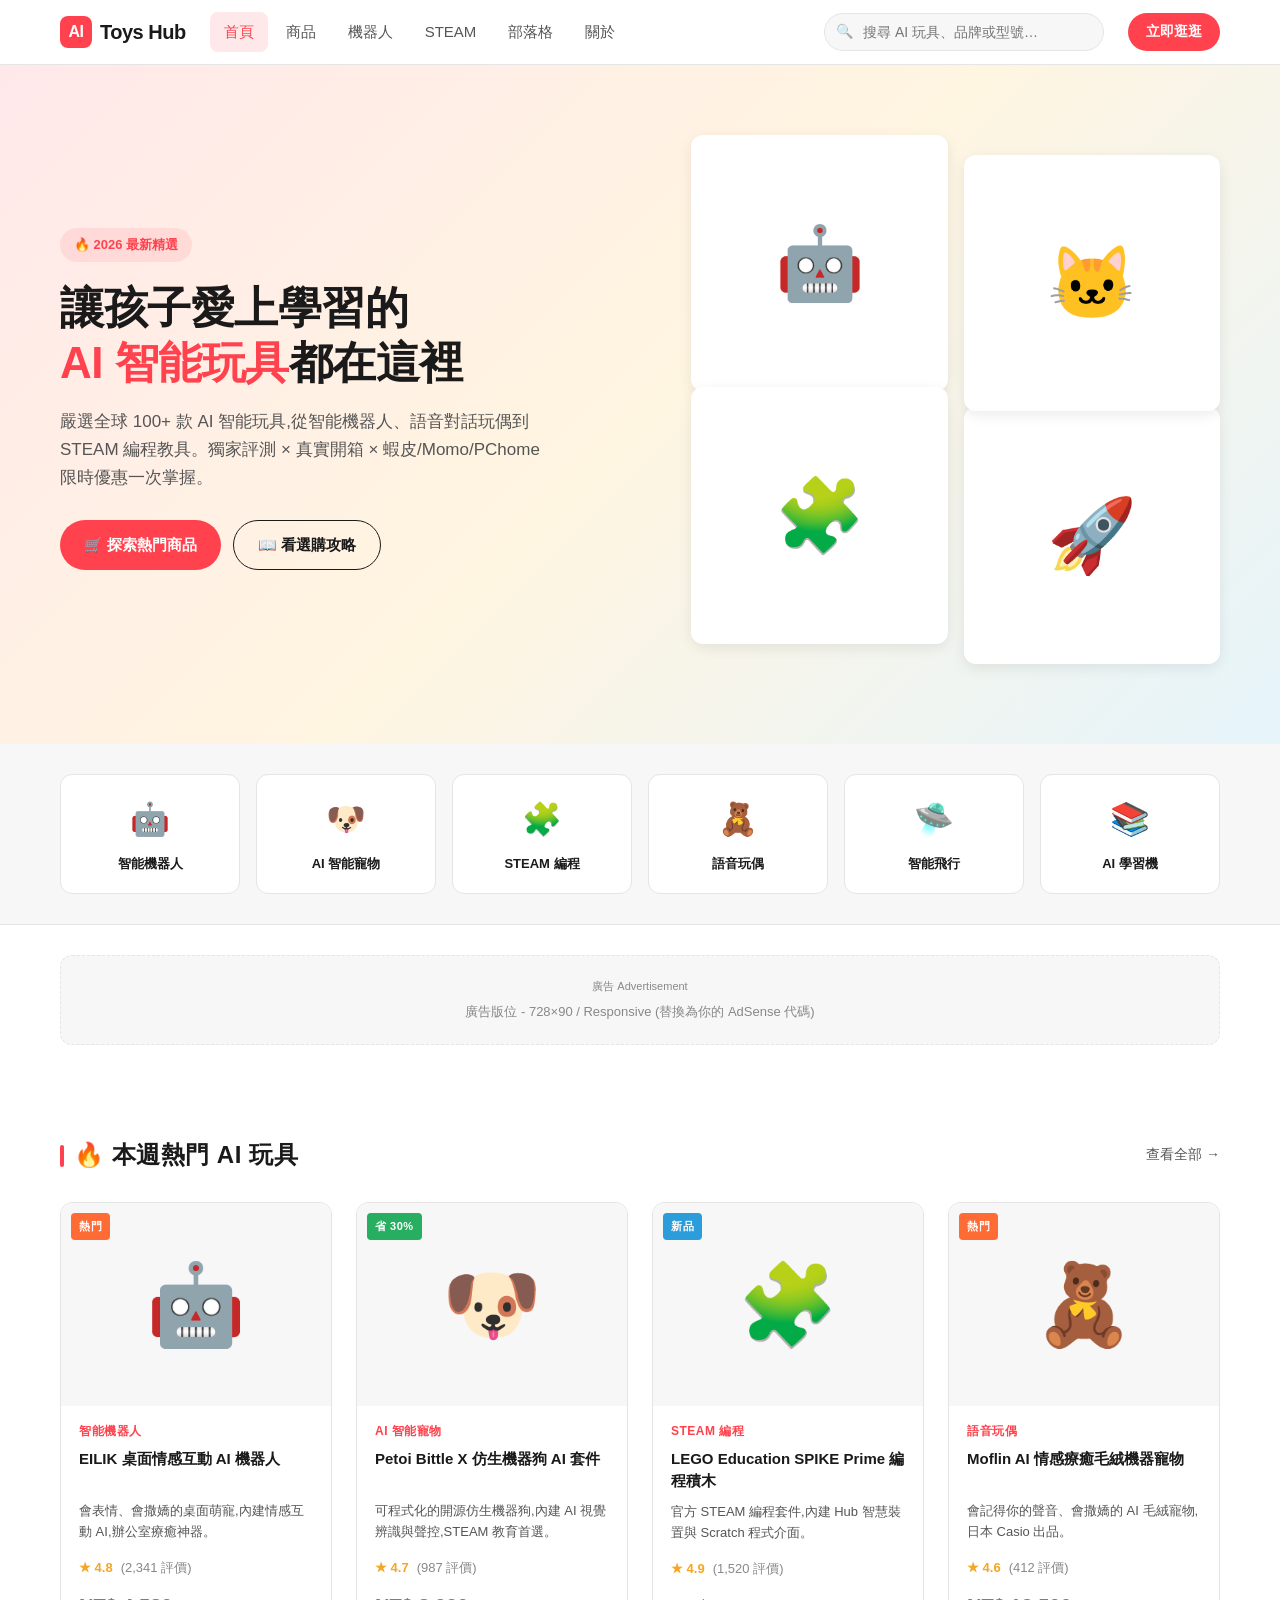
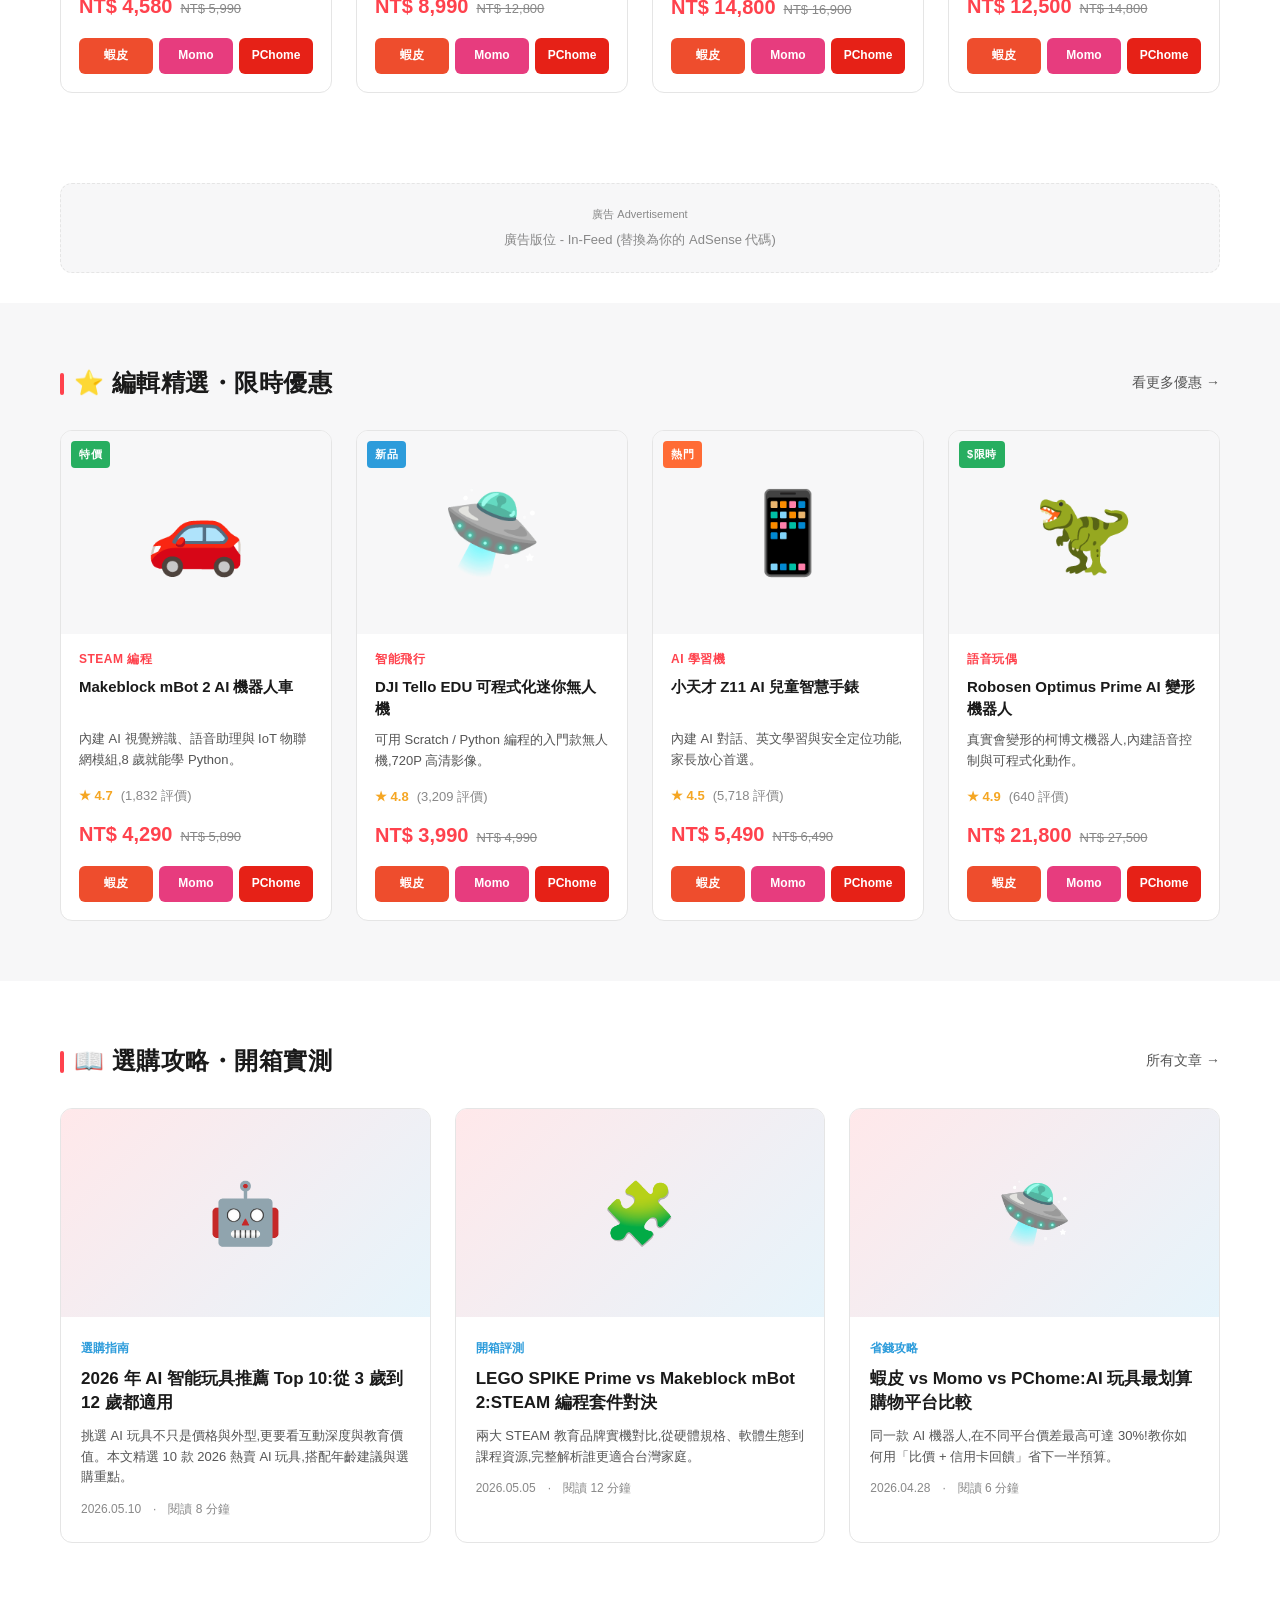
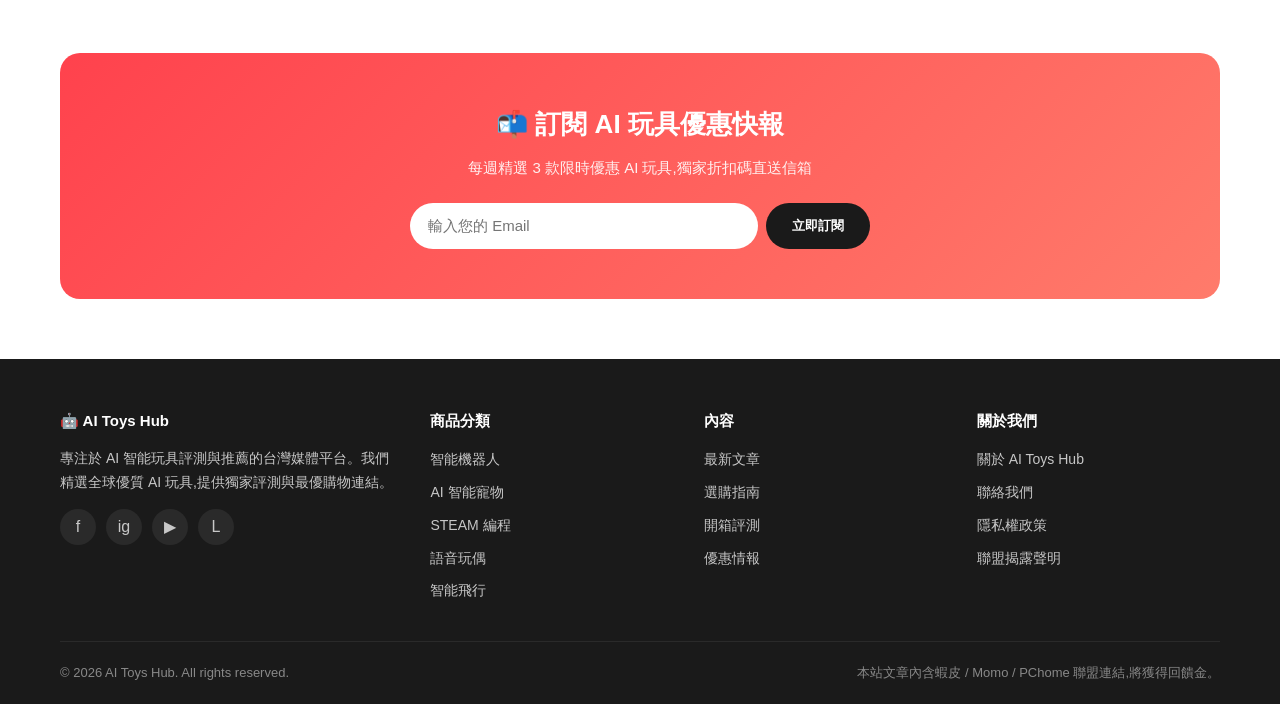
==== index.html @ 44d97cab "Initial commit: AI Toys Hub - AI 智能玩具聯盟行銷網站 - 7 個頁面: 首頁、商品列表、商品詳情、部落格、文章、關於、隱私 - 完整 SEO 結構化資料 (Produ" ====
<!DOCTYPE html>
<html lang="zh-Hant">
<head>
<meta charset="UTF-8">
<meta name="viewport" content="width=device-width, initial-scale=1.0">
<title>AI Toys Hub | 2026 AI 智能玩具開箱・評測・優惠精選</title>
<meta name="description" content="AI Toys Hub 精選 2026 最新 AI 智能玩具:智能機器人、AI 寵物、編程積木、語音對話玩偶、STEAM 教具。獨家評測、價格比較與蝦皮/Momo/PChome 限時優惠。">
<meta name="keywords" content="AI 玩具,智能玩具,AI 機器人,STEAM 教具,智能寵物,AI 玩偶,兒童 AI 玩具,評測,開箱">
<meta name="author" content="AI Toys Hub">

<!-- Open Graph / Social -->
<meta property="og:title" content="AI Toys Hub | AI 智能玩具精選平台">
<meta property="og:description" content="精選 2026 最新 AI 智能玩具評測與優惠,讓孩子愛上學習。">
<meta property="og:type" content="website">
<meta property="og:locale" content="zh_TW">

<link rel="icon" href="data:image/svg+xml,<svg xmlns=%22http://www.w3.org/2000/svg%22 viewBox=%220 0 100 100%22><text y=%22.9em%22 font-size=%2290%22>🤖</text></svg>">
<link rel="stylesheet" href="assets/css/style.css">

<!-- ============ Google AdSense (請替換為你自己的 publisher ID) ============ -->
<!--
<script async src="https://pagead2.googlesyndication.com/pagead/js/adsbygoogle.js?client=ca-pub-XXXXXXXXXXXXXXXX"
   crossorigin="anonymous"></script>
-->

<!-- ============ Google Analytics (請替換) ============ -->
<!--
<script async src="https://www.googletagmanager.com/gtag/js?id=G-XXXXXXX"></script>
<script>
  window.dataLayer = window.dataLayer || [];
  function gtag(){dataLayer.push(arguments);}
  gtag('js', new Date());
  gtag('config', 'G-XXXXXXX');
</script>
-->
</head>
<body>

<!-- ============ Header ============ -->
<header class="site-header">
  <div class="container header-inner">
    <a href="index.html" class="logo">
      <span class="logo-mark">AI</span>
      Toys Hub
    </a>

    <nav class="main-nav" id="mainNav">
      <a href="index.html" class="active">首頁</a>
      <a href="products.html">商品</a>
      <a href="products.html?cat=robot">機器人</a>
      <a href="products.html?cat=steam">STEAM</a>
      <a href="blog.html">部落格</a>
      <a href="about.html">關於</a>
    </nav>

    <div class="search-box">
      <input type="search" placeholder="搜尋 AI 玩具、品牌或型號…" aria-label="搜尋">
    </div>

    <a href="products.html" class="header-cta">立即逛逛</a>
    <button class="menu-toggle" id="menuToggle" aria-label="選單">☰</button>
  </div>
</header>

<!-- ============ Hero ============ -->
<section class="hero">
  <div class="container hero-inner">
    <div>
      <span class="hero-tag">🔥 2026 最新精選</span>
      <h1>讓孩子愛上學習的<br><span class="highlight">AI 智能玩具</span>都在這裡</h1>
      <p>嚴選全球 100+ 款 AI 智能玩具,從智能機器人、語音對話玩偶到 STEAM 編程教具。獨家評測 × 真實開箱 × 蝦皮/Momo/PChome 限時優惠一次掌握。</p>
      <div class="hero-actions">
        <a href="products.html" class="btn btn-primary">🛒 探索熱門商品</a>
        <a href="blog.html" class="btn btn-outline">📖 看選購攻略</a>
      </div>
    </div>
    <div class="hero-visual">
      <div class="hv">🤖</div>
      <div class="hv">🐱</div>
      <div class="hv">🧩</div>
      <div class="hv">🚀</div>
    </div>
  </div>
</section>

<!-- ============ Categories ============ -->
<section class="category-strip">
  <div class="container">
    <div class="category-list">
      <a href="products.html?cat=robot" class="category-item">
        <div class="category-icon">🤖</div>
        <div class="category-name">智能機器人</div>
      </a>
      <a href="products.html?cat=pet" class="category-item">
        <div class="category-icon">🐶</div>
        <div class="category-name">AI 智能寵物</div>
      </a>
      <a href="products.html?cat=steam" class="category-item">
        <div class="category-icon">🧩</div>
        <div class="category-name">STEAM 編程</div>
      </a>
      <a href="products.html?cat=plush" class="category-item">
        <div class="category-icon">🧸</div>
        <div class="category-name">語音玩偶</div>
      </a>
      <a href="products.html?cat=drone" class="category-item">
        <div class="category-icon">🛸</div>
        <div class="category-name">智能飛行</div>
      </a>
      <a href="products.html?cat=learn" class="category-item">
        <div class="category-icon">📚</div>
        <div class="category-name">AI 學習機</div>
      </a>
    </div>
  </div>
</section>

<!-- ============ AdSense - In-Article ============ -->
<div class="container">
  <div class="ad-slot">
    <!-- AdSense In-Article 廣告位 (橫式) -->
    <!--
    <ins class="adsbygoogle"
       style="display:block; text-align:center;"
       data-ad-layout="in-article"
       data-ad-format="fluid"
       data-ad-client="ca-pub-XXXXXXXXXXXXXXXX"
       data-ad-slot="XXXXXXXXXX"></ins>
    <script>(adsbygoogle = window.adsbygoogle || []).push({});</script>
    -->
    廣告版位 - 728×90 / Responsive (替換為你的 AdSense 代碼)
  </div>
</div>

<!-- ============ 熱門 AI 玩具 ============ -->
<section class="section">
  <div class="container">
    <div class="section-title">
      <h2>🔥 本週熱門 AI 玩具</h2>
      <a href="products.html">查看全部 →</a>
    </div>

    <div class="product-grid">

      <!-- 商品 1 -->
      <article class="product-card">
        <a href="product-detail.html?id=1" class="product-thumb">
          <span class="product-badge hot">熱門</span>
          <span style="font-size:80px;">🤖</span>
        </a>
        <div class="product-body">
          <div class="product-cat">智能機器人</div>
          <h3 class="product-title">
            <a href="product-detail.html?id=1">EILIK 桌面情感互動 AI 機器人</a>
          </h3>
          <p class="product-desc">會表情、會撒嬌的桌面萌寵,內建情感互動 AI,辦公室療癒神器。</p>
          <div class="product-meta">
            <span class="product-rating">★ 4.8</span>
            <span>(2,341 評價)</span>
          </div>
          <div class="product-price-row">
            <span class="product-price">NT$ 4,580</span>
            <span class="product-price-old">NT$ 5,990</span>
          </div>
          <div class="product-buttons">
            <a href="#" class="btn-mini btn-shopee" target="_blank" rel="nofollow sponsored">蝦皮</a>
            <a href="#" class="btn-mini btn-momo" target="_blank" rel="nofollow sponsored">Momo</a>
            <a href="#" class="btn-mini btn-pchome" target="_blank" rel="nofollow sponsored">PChome</a>
          </div>
        </div>
      </article>

      <!-- 商品 2 -->
      <article class="product-card">
        <a href="product-detail.html?id=2" class="product-thumb">
          <span class="product-badge deal">省 30%</span>
          <span style="font-size:80px;">🐶</span>
        </a>
        <div class="product-body">
          <div class="product-cat">AI 智能寵物</div>
          <h3 class="product-title">
            <a href="product-detail.html?id=2">Petoi Bittle X 仿生機器狗 AI 套件</a>
          </h3>
          <p class="product-desc">可程式化的開源仿生機器狗,內建 AI 視覺辨識與聲控,STEAM 教育首選。</p>
          <div class="product-meta">
            <span class="product-rating">★ 4.7</span>
            <span>(987 評價)</span>
          </div>
          <div class="product-price-row">
            <span class="product-price">NT$ 8,990</span>
            <span class="product-price-old">NT$ 12,800</span>
          </div>
          <div class="product-buttons">
            <a href="#" class="btn-mini btn-shopee" target="_blank" rel="nofollow sponsored">蝦皮</a>
            <a href="#" class="btn-mini btn-momo" target="_blank" rel="nofollow sponsored">Momo</a>
            <a href="#" class="btn-mini btn-pchome" target="_blank" rel="nofollow sponsored">PChome</a>
          </div>
        </div>
      </article>

      <!-- 商品 3 -->
      <article class="product-card">
        <a href="product-detail.html?id=3" class="product-thumb">
          <span class="product-badge new">新品</span>
          <span style="font-size:80px;">🧩</span>
        </a>
        <div class="product-body">
          <div class="product-cat">STEAM 編程</div>
          <h3 class="product-title">
            <a href="product-detail.html?id=3">LEGO Education SPIKE Prime 編程積木</a>
          </h3>
          <p class="product-desc">官方 STEAM 編程套件,內建 Hub 智慧裝置與 Scratch 程式介面。</p>
          <div class="product-meta">
            <span class="product-rating">★ 4.9</span>
            <span>(1,520 評價)</span>
          </div>
          <div class="product-price-row">
            <span class="product-price">NT$ 14,800</span>
            <span class="product-price-old">NT$ 16,900</span>
          </div>
          <div class="product-buttons">
            <a href="#" class="btn-mini btn-shopee" target="_blank" rel="nofollow sponsored">蝦皮</a>
            <a href="#" class="btn-mini btn-momo" target="_blank" rel="nofollow sponsored">Momo</a>
            <a href="#" class="btn-mini btn-pchome" target="_blank" rel="nofollow sponsored">PChome</a>
          </div>
        </div>
      </article>

      <!-- 商品 4 -->
      <article class="product-card">
        <a href="product-detail.html?id=4" class="product-thumb">
          <span class="product-badge hot">熱門</span>
          <span style="font-size:80px;">🧸</span>
        </a>
        <div class="product-body">
          <div class="product-cat">語音玩偶</div>
          <h3 class="product-title">
            <a href="product-detail.html?id=4">Moflin AI 情感療癒毛絨機器寵物</a>
          </h3>
          <p class="product-desc">會記得你的聲音、會撒嬌的 AI 毛絨寵物,日本 Casio 出品。</p>
          <div class="product-meta">
            <span class="product-rating">★ 4.6</span>
            <span>(412 評價)</span>
          </div>
          <div class="product-price-row">
            <span class="product-price">NT$ 12,500</span>
            <span class="product-price-old">NT$ 14,800</span>
          </div>
          <div class="product-buttons">
            <a href="#" class="btn-mini btn-shopee" target="_blank" rel="nofollow sponsored">蝦皮</a>
            <a href="#" class="btn-mini btn-momo" target="_blank" rel="nofollow sponsored">Momo</a>
            <a href="#" class="btn-mini btn-pchome" target="_blank" rel="nofollow sponsored">PChome</a>
          </div>
        </div>
      </article>

    </div>
  </div>
</section>

<!-- ============ AdSense - In-Feed ============ -->
<div class="container">
  <div class="ad-slot">
    <!-- AdSense In-Feed 廣告位 -->
    廣告版位 - In-Feed (替換為你的 AdSense 代碼)
  </div>
</div>

<!-- ============ 編輯精選 ============ -->
<section class="section" style="background: var(--bg-soft);">
  <div class="container">
    <div class="section-title">
      <h2>⭐ 編輯精選・限時優惠</h2>
      <a href="products.html?sort=deal">看更多優惠 →</a>
    </div>

    <div class="product-grid">

      <article class="product-card">
        <a href="product-detail.html?id=5" class="product-thumb">
          <span class="product-badge deal">特價</span>
          <span style="font-size:80px;">🚗</span>
        </a>
        <div class="product-body">
          <div class="product-cat">STEAM 編程</div>
          <h3 class="product-title">
            <a href="product-detail.html?id=5">Makeblock mBot 2 AI 機器人車</a>
          </h3>
          <p class="product-desc">內建 AI 視覺辨識、語音助理與 IoT 物聯網模組,8 歲就能學 Python。</p>
          <div class="product-meta">
            <span class="product-rating">★ 4.7</span>
            <span>(1,832 評價)</span>
          </div>
          <div class="product-price-row">
            <span class="product-price">NT$ 4,290</span>
            <span class="product-price-old">NT$ 5,890</span>
          </div>
          <div class="product-buttons">
            <a href="#" class="btn-mini btn-shopee" target="_blank" rel="nofollow sponsored">蝦皮</a>
            <a href="#" class="btn-mini btn-momo" target="_blank" rel="nofollow sponsored">Momo</a>
            <a href="#" class="btn-mini btn-pchome" target="_blank" rel="nofollow sponsored">PChome</a>
          </div>
        </div>
      </article>

      <article class="product-card">
        <a href="product-detail.html?id=6" class="product-thumb">
          <span class="product-badge new">新品</span>
          <span style="font-size:80px;">🛸</span>
        </a>
        <div class="product-body">
          <div class="product-cat">智能飛行</div>
          <h3 class="product-title">
            <a href="product-detail.html?id=6">DJI Tello EDU 可程式化迷你無人機</a>
          </h3>
          <p class="product-desc">可用 Scratch / Python 編程的入門款無人機,720P 高清影像。</p>
          <div class="product-meta">
            <span class="product-rating">★ 4.8</span>
            <span>(3,209 評價)</span>
          </div>
          <div class="product-price-row">
            <span class="product-price">NT$ 3,990</span>
            <span class="product-price-old">NT$ 4,990</span>
          </div>
          <div class="product-buttons">
            <a href="#" class="btn-mini btn-shopee" target="_blank" rel="nofollow sponsored">蝦皮</a>
            <a href="#" class="btn-mini btn-momo" target="_blank" rel="nofollow sponsored">Momo</a>
            <a href="#" class="btn-mini btn-pchome" target="_blank" rel="nofollow sponsored">PChome</a>
          </div>
        </div>
      </article>

      <article class="product-card">
        <a href="product-detail.html?id=7" class="product-thumb">
          <span class="product-badge hot">熱門</span>
          <span style="font-size:80px;">📱</span>
        </a>
        <div class="product-body">
          <div class="product-cat">AI 學習機</div>
          <h3 class="product-title">
            <a href="product-detail.html?id=7">小天才 Z11 AI 兒童智慧手錶</a>
          </h3>
          <p class="product-desc">內建 AI 對話、英文學習與安全定位功能,家長放心首選。</p>
          <div class="product-meta">
            <span class="product-rating">★ 4.5</span>
            <span>(5,718 評價)</span>
          </div>
          <div class="product-price-row">
            <span class="product-price">NT$ 5,490</span>
            <span class="product-price-old">NT$ 6,490</span>
          </div>
          <div class="product-buttons">
            <a href="#" class="btn-mini btn-shopee" target="_blank" rel="nofollow sponsored">蝦皮</a>
            <a href="#" class="btn-mini btn-momo" target="_blank" rel="nofollow sponsored">Momo</a>
            <a href="#" class="btn-mini btn-pchome" target="_blank" rel="nofollow sponsored">PChome</a>
          </div>
        </div>
      </article>

      <article class="product-card">
        <a href="product-detail.html?id=8" class="product-thumb">
          <span class="product-badge deal">$限時</span>
          <span style="font-size:80px;">🦖</span>
        </a>
        <div class="product-body">
          <div class="product-cat">語音玩偶</div>
          <h3 class="product-title">
            <a href="product-detail.html?id=8">Robosen Optimus Prime AI 變形機器人</a>
          </h3>
          <p class="product-desc">真實會變形的柯博文機器人,內建語音控制與可程式化動作。</p>
          <div class="product-meta">
            <span class="product-rating">★ 4.9</span>
            <span>(640 評價)</span>
          </div>
          <div class="product-price-row">
            <span class="product-price">NT$ 21,800</span>
            <span class="product-price-old">NT$ 27,500</span>
          </div>
          <div class="product-buttons">
            <a href="#" class="btn-mini btn-shopee" target="_blank" rel="nofollow sponsored">蝦皮</a>
            <a href="#" class="btn-mini btn-momo" target="_blank" rel="nofollow sponsored">Momo</a>
            <a href="#" class="btn-mini btn-pchome" target="_blank" rel="nofollow sponsored">PChome</a>
          </div>
        </div>
      </article>

    </div>
  </div>
</section>

<!-- ============ 部落格精選 ============ -->
<section class="section">
  <div class="container">
    <div class="section-title">
      <h2>📖 選購攻略・開箱實測</h2>
      <a href="blog.html">所有文章 →</a>
    </div>

    <div class="blog-grid">

      <article class="blog-card">
        <a href="blog-post.html?id=1" class="blog-thumb">🤖</a>
        <div class="blog-body">
          <span class="blog-tag">選購指南</span>
          <h3 class="blog-title">
            <a href="blog-post.html?id=1">2026 年 AI 智能玩具推薦 Top 10:從 3 歲到 12 歲都適用</a>
          </h3>
          <p class="blog-excerpt">挑選 AI 玩具不只是價格與外型,更要看互動深度與教育價值。本文精選 10 款 2026 熱賣 AI 玩具,搭配年齡建議與選購重點。</p>
          <div class="blog-meta">
            <span>2026.05.10</span>
            <span>·</span>
            <span>閱讀 8 分鐘</span>
          </div>
        </div>
      </article>

      <article class="blog-card">
        <a href="blog-post.html?id=2" class="blog-thumb">🧩</a>
        <div class="blog-body">
          <span class="blog-tag">開箱評測</span>
          <h3 class="blog-title">
            <a href="blog-post.html?id=2">LEGO SPIKE Prime vs Makeblock mBot 2:STEAM 編程套件對決</a>
          </h3>
          <p class="blog-excerpt">兩大 STEAM 教育品牌實機對比,從硬體規格、軟體生態到課程資源,完整解析誰更適合台灣家庭。</p>
          <div class="blog-meta">
            <span>2026.05.05</span>
            <span>·</span>
            <span>閱讀 12 分鐘</span>
          </div>
        </div>
      </article>

      <article class="blog-card">
        <a href="blog-post.html?id=3" class="blog-thumb">🛸</a>
        <div class="blog-body">
          <span class="blog-tag">省錢攻略</span>
          <h3 class="blog-title">
            <a href="blog-post.html?id=3">蝦皮 vs Momo vs PChome:AI 玩具最划算購物平台比較</a>
          </h3>
          <p class="blog-excerpt">同一款 AI 機器人,在不同平台價差最高可達 30%!教你如何用「比價 + 信用卡回饋」省下一半預算。</p>
          <div class="blog-meta">
            <span>2026.04.28</span>
            <span>·</span>
            <span>閱讀 6 分鐘</span>
          </div>
        </div>
      </article>

    </div>
  </div>
</section>

<!-- ============ Newsletter ============ -->
<div class="container">
  <section class="newsletter">
    <h2>📬 訂閱 AI 玩具優惠快報</h2>
    <p>每週精選 3 款限時優惠 AI 玩具,獨家折扣碼直送信箱</p>
    <form class="newsletter-form" onsubmit="event.preventDefault(); alert('感謝訂閱!請至 Email 收信確認。');">
      <input type="email" placeholder="輸入您的 Email" required>
      <button type="submit">立即訂閱</button>
    </form>
  </section>
</div>

<!-- ============ Footer ============ -->
<footer class="site-footer">
  <div class="container">
    <div class="footer-grid">
      <div class="footer-col footer-about">
        <h4>🤖 AI Toys Hub</h4>
        <p>專注於 AI 智能玩具評測與推薦的台灣媒體平台。我們精選全球優質 AI 玩具,提供獨家評測與最優購物連結。</p>
        <div class="footer-social">
          <a href="#" aria-label="Facebook">f</a>
          <a href="#" aria-label="Instagram">ig</a>
          <a href="#" aria-label="YouTube">▶</a>
          <a href="#" aria-label="LINE">L</a>
        </div>
      </div>
      <div class="footer-col">
        <h4>商品分類</h4>
        <ul>
          <li><a href="products.html?cat=robot">智能機器人</a></li>
          <li><a href="products.html?cat=pet">AI 智能寵物</a></li>
          <li><a href="products.html?cat=steam">STEAM 編程</a></li>
          <li><a href="products.html?cat=plush">語音玩偶</a></li>
          <li><a href="products.html?cat=drone">智能飛行</a></li>
        </ul>
      </div>
      <div class="footer-col">
        <h4>內容</h4>
        <ul>
          <li><a href="blog.html">最新文章</a></li>
          <li><a href="blog.html?cat=guide">選購指南</a></li>
          <li><a href="blog.html?cat=review">開箱評測</a></li>
          <li><a href="blog.html?cat=deal">優惠情報</a></li>
        </ul>
      </div>
      <div class="footer-col">
        <h4>關於我們</h4>
        <ul>
          <li><a href="about.html">關於 AI Toys Hub</a></li>
          <li><a href="about.html#contact">聯絡我們</a></li>
          <li><a href="privacy.html">隱私權政策</a></li>
          <li><a href="privacy.html#affiliate">聯盟揭露聲明</a></li>
        </ul>
      </div>
    </div>
    <div class="footer-bottom">
      <div>© 2026 AI Toys Hub. All rights reserved.</div>
      <div>本站文章內含蝦皮 / Momo / PChome 聯盟連結,將獲得回饋金。</div>
    </div>
  </div>
</footer>

<script src="assets/js/script.js"></script>
</body>
</html>
---- assets/css/style.css ----
/* =========================================================
   AI Toys Hub - 主要樣式表 (參考 zeczec.com 卡片式設計)
   ========================================================= */

/* ---------- Reset & 基本設定 ---------- */
*,
*::before,
*::after {
  box-sizing: border-box;
  margin: 0;
  padding: 0;
}

:root {
  --primary: #FF424D;            /* 主色 - 紅 (類 zeczec) */
  --primary-dark: #E0303B;
  --primary-light: #FFE8EA;
  --accent: #2D9CDB;             /* AI 科技感點綴 */
  --text-dark: #1A1A1A;
  --text-mid: #555;
  --text-light: #888;
  --bg: #FFFFFF;
  --bg-soft: #F7F7F8;
  --bg-card: #FFFFFF;
  --border: #E5E5E5;
  --shadow-sm: 0 1px 3px rgba(0,0,0,.04);
  --shadow-md: 0 4px 14px rgba(0,0,0,.08);
  --shadow-lg: 0 10px 30px rgba(0,0,0,.12);
  --radius-sm: 6px;
  --radius-md: 12px;
  --radius-lg: 20px;
  --container: 1200px;
  --header-h: 64px;
  --transition: .2s ease;
}

html {
  scroll-behavior: smooth;
}

body {
  font-family: "Noto Sans TC", "PingFang TC", "Microsoft JhengHei",
               -apple-system, BlinkMacSystemFont, "Segoe UI", Roboto, sans-serif;
  color: var(--text-dark);
  background: var(--bg);
  line-height: 1.65;
  font-size: 15px;
  -webkit-font-smoothing: antialiased;
}

a {
  color: inherit;
  text-decoration: none;
  transition: color var(--transition);
}

a:hover {
  color: var(--primary);
}

img {
  max-width: 100%;
  display: block;
}

button {
  font-family: inherit;
  cursor: pointer;
  border: none;
  background: none;
}

/* ---------- Layout ---------- */
.container {
  width: 100%;
  max-width: var(--container);
  margin: 0 auto;
  padding: 0 20px;
}

.section {
  padding: 60px 0;
}

.section-title {
  display: flex;
  align-items: center;
  justify-content: space-between;
  margin-bottom: 28px;
}

.section-title h2 {
  font-size: 24px;
  font-weight: 700;
  letter-spacing: .5px;
}

.section-title h2::before {
  content: "";
  display: inline-block;
  width: 4px;
  height: 22px;
  background: var(--primary);
  border-radius: 2px;
  margin-right: 10px;
  vertical-align: middle;
}

.section-title a {
  font-size: 14px;
  color: var(--text-mid);
}

.section-title a:hover {
  color: var(--primary);
}

/* ---------- Header ---------- */
.site-header {
  position: sticky;
  top: 0;
  z-index: 100;
  background: rgba(255,255,255,.96);
  backdrop-filter: blur(10px);
  border-bottom: 1px solid var(--border);
}

.header-inner {
  height: var(--header-h);
  display: flex;
  align-items: center;
  gap: 24px;
}

.logo {
  display: flex;
  align-items: center;
  gap: 8px;
  font-size: 20px;
  font-weight: 800;
  letter-spacing: -.5px;
  color: var(--text-dark);
  flex-shrink: 0;
}

.logo-mark {
  width: 32px;
  height: 32px;
  background: var(--primary);
  border-radius: 8px;
  display: grid;
  place-items: center;
  color: #fff;
  font-size: 16px;
  font-weight: 900;
}

.main-nav {
  display: flex;
  gap: 4px;
  flex: 1;
}

.main-nav a {
  padding: 8px 14px;
  border-radius: 8px;
  font-size: 15px;
  color: var(--text-mid);
  font-weight: 500;
}

.main-nav a:hover,
.main-nav a.active {
  background: var(--primary-light);
  color: var(--primary);
}

.search-box {
  position: relative;
  flex: 0 0 280px;
  max-width: 280px;
}

.search-box input {
  width: 100%;
  height: 38px;
  padding: 0 14px 0 38px;
  border: 1px solid var(--border);
  border-radius: 20px;
  font-size: 14px;
  background: var(--bg-soft);
  outline: none;
  transition: var(--transition);
}

.search-box input:focus {
  background: #fff;
  border-color: var(--primary);
  box-shadow: 0 0 0 3px rgba(255,66,77,.1);
}

.search-box::before {
  content: "🔍";
  position: absolute;
  left: 12px;
  top: 50%;
  transform: translateY(-50%);
  font-size: 14px;
  opacity: .5;
}

.header-cta {
  display: inline-flex;
  align-items: center;
  height: 38px;
  padding: 0 18px;
  background: var(--primary);
  color: #fff !important;
  border-radius: 20px;
  font-size: 14px;
  font-weight: 600;
  transition: var(--transition);
}

.header-cta:hover {
  background: var(--primary-dark);
  transform: translateY(-1px);
}

.menu-toggle {
  display: none;
  width: 40px;
  height: 40px;
  font-size: 22px;
}

/* ---------- Hero Banner ---------- */
.hero {
  background: linear-gradient(135deg, #FFE8EA 0%, #FFF5E1 50%, #E6F4FB 100%);
  padding: 70px 0 80px;
  position: relative;
  overflow: hidden;
}

.hero-inner {
  display: grid;
  grid-template-columns: 1.1fr 1fr;
  gap: 50px;
  align-items: center;
}

.hero-tag {
  display: inline-block;
  background: rgba(255,66,77,.1);
  color: var(--primary);
  padding: 6px 14px;
  border-radius: 20px;
  font-size: 13px;
  font-weight: 600;
  margin-bottom: 18px;
}

.hero h1 {
  font-size: 44px;
  line-height: 1.25;
  font-weight: 800;
  letter-spacing: -.5px;
  margin-bottom: 18px;
}

.hero h1 .highlight {
  color: var(--primary);
}

.hero p {
  font-size: 17px;
  color: var(--text-mid);
  margin-bottom: 28px;
  max-width: 480px;
}

.hero-actions {
  display: flex;
  gap: 12px;
  flex-wrap: wrap;
}

.btn {
  display: inline-flex;
  align-items: center;
  gap: 6px;
  padding: 12px 24px;
  border-radius: 30px;
  font-size: 15px;
  font-weight: 600;
  transition: var(--transition);
  cursor: pointer;
}

.btn-primary {
  background: var(--primary);
  color: #fff !important;
}

.btn-primary:hover {
  background: var(--primary-dark);
  transform: translateY(-2px);
  box-shadow: var(--shadow-md);
}

.btn-outline {
  border: 1.5px solid var(--text-dark);
  color: var(--text-dark);
}

.btn-outline:hover {
  background: var(--text-dark);
  color: #fff !important;
}

.btn-shopee {
  background: #EE4D2D;
  color: #fff !important;
}

.btn-shopee:hover {
  background: #D9442A;
}

.btn-momo {
  background: #E73C7E;
  color: #fff !important;
}

.btn-momo:hover {
  background: #C9326C;
}

.btn-pchome {
  background: #E62117;
  color: #fff !important;
}

.btn-pchome:hover {
  background: #C71912;
}

.hero-visual {
  position: relative;
  display: grid;
  grid-template-columns: 1fr 1fr;
  gap: 16px;
}

.hero-visual .hv {
  background: #fff;
  border-radius: var(--radius-md);
  box-shadow: var(--shadow-md);
  aspect-ratio: 1;
  display: grid;
  place-items: center;
  font-size: 72px;
  transition: var(--transition);
}

.hero-visual .hv:nth-child(2) { transform: translateY(20px); }
.hero-visual .hv:nth-child(3) { transform: translateY(-20px); }
.hero-visual .hv:hover { transform: translateY(-5px) scale(1.03); }

/* ---------- Category strip ---------- */
.category-strip {
  background: var(--bg-soft);
  padding: 30px 0;
  border-bottom: 1px solid var(--border);
}

.category-list {
  display: grid;
  grid-template-columns: repeat(6, 1fr);
  gap: 16px;
}

.category-item {
  background: #fff;
  border-radius: var(--radius-md);
  padding: 18px 12px;
  text-align: center;
  border: 1px solid var(--border);
  transition: var(--transition);
}

.category-item:hover {
  transform: translateY(-4px);
  box-shadow: var(--shadow-md);
  border-color: var(--primary);
  color: var(--primary);
}

.category-icon {
  font-size: 32px;
  margin-bottom: 8px;
}

.category-name {
  font-size: 13px;
  font-weight: 600;
}

/* ---------- Product Card Grid ---------- */
.product-grid {
  display: grid;
  grid-template-columns: repeat(4, 1fr);
  gap: 24px;
}

.product-grid.cols-3 {
  grid-template-columns: repeat(3, 1fr);
}

.product-card {
  background: var(--bg-card);
  border-radius: var(--radius-md);
  border: 1px solid var(--border);
  overflow: hidden;
  transition: var(--transition);
  display: flex;
  flex-direction: column;
}

.product-card:hover {
  transform: translateY(-6px);
  box-shadow: var(--shadow-lg);
  border-color: transparent;
}

.product-thumb {
  aspect-ratio: 4/3;
  background: var(--bg-soft);
  display: grid;
  place-items: center;
  font-size: 64px;
  position: relative;
  overflow: hidden;
}

.product-thumb img {
  width: 100%;
  height: 100%;
  object-fit: cover;
}

.product-badge {
  position: absolute;
  top: 10px;
  left: 10px;
  background: var(--primary);
  color: #fff;
  font-size: 11px;
  padding: 4px 8px;
  border-radius: 4px;
  font-weight: 600;
  letter-spacing: .5px;
}

.product-badge.hot { background: #FF6B35; }
.product-badge.new { background: #2D9CDB; }
.product-badge.deal { background: #27AE60; }

.product-body {
  padding: 16px 18px 18px;
  flex: 1;
  display: flex;
  flex-direction: column;
}

.product-cat {
  font-size: 12px;
  color: var(--primary);
  font-weight: 600;
  letter-spacing: .5px;
  margin-bottom: 6px;
}

.product-title {
  font-size: 15px;
  font-weight: 700;
  line-height: 1.5;
  margin-bottom: 8px;
  min-height: 44px;
  display: -webkit-box;
  -webkit-line-clamp: 2;
  -webkit-box-orient: vertical;
  overflow: hidden;
}

.product-desc {
  font-size: 13px;
  color: var(--text-mid);
  margin-bottom: 14px;
  display: -webkit-box;
  -webkit-line-clamp: 2;
  -webkit-box-orient: vertical;
  overflow: hidden;
}

.product-meta {
  display: flex;
  align-items: center;
  gap: 8px;
  margin-bottom: 12px;
  font-size: 13px;
  color: var(--text-light);
}

.product-rating {
  color: #F5A623;
  font-weight: 600;
}

.product-price-row {
  display: flex;
  align-items: baseline;
  gap: 8px;
  margin-bottom: 14px;
}

.product-price {
  font-size: 20px;
  font-weight: 800;
  color: var(--primary);
}

.product-price-old {
  font-size: 13px;
  color: var(--text-light);
  text-decoration: line-through;
}

.product-progress {
  margin-top: auto;
}

.progress-bar {
  height: 6px;
  background: var(--bg-soft);
  border-radius: 3px;
  overflow: hidden;
  margin-bottom: 6px;
}

.progress-fill {
  height: 100%;
  background: linear-gradient(90deg, var(--primary), #FF8B6B);
  border-radius: 3px;
}

.progress-text {
  display: flex;
  justify-content: space-between;
  font-size: 12px;
  color: var(--text-mid);
}

.product-buttons {
  margin-top: auto;
  display: flex;
  gap: 6px;
}

.btn-mini {
  flex: 1;
  text-align: center;
  padding: 8px 6px;
  border-radius: 6px;
  font-size: 12px;
  font-weight: 600;
  color: #fff !important;
}

/* ---------- AdSense slot ---------- */
.ad-slot {
  background: var(--bg-soft);
  border: 1px dashed var(--border);
  border-radius: var(--radius-md);
  padding: 20px;
  text-align: center;
  color: var(--text-light);
  font-size: 13px;
  margin: 30px 0;
  min-height: 90px;
  display: grid;
  place-items: center;
}

.ad-slot::before {
  content: "廣告 Advertisement";
  display: block;
  font-size: 11px;
  color: var(--text-light);
  margin-bottom: 4px;
}

.ad-slot.in-grid {
  grid-column: span 2;
  margin: 0;
}

/* ---------- Blog Card ---------- */
.blog-grid {
  display: grid;
  grid-template-columns: repeat(3, 1fr);
  gap: 24px;
}

.blog-card {
  background: #fff;
  border-radius: var(--radius-md);
  border: 1px solid var(--border);
  overflow: hidden;
  transition: var(--transition);
}

.blog-card:hover {
  transform: translateY(-5px);
  box-shadow: var(--shadow-lg);
}

.blog-thumb {
  aspect-ratio: 16/9;
  background: linear-gradient(135deg, #FFE8EA, #E6F4FB);
  display: grid;
  place-items: center;
  font-size: 60px;
}

.blog-body {
  padding: 18px 20px 22px;
}

.blog-tag {
  display: inline-block;
  font-size: 12px;
  color: var(--accent);
  font-weight: 600;
  margin-bottom: 8px;
}

.blog-title {
  font-size: 17px;
  font-weight: 700;
  line-height: 1.45;
  margin-bottom: 10px;
}

.blog-title a:hover {
  color: var(--primary);
}

.blog-excerpt {
  font-size: 13px;
  color: var(--text-mid);
  line-height: 1.6;
  margin-bottom: 12px;
  display: -webkit-box;
  -webkit-line-clamp: 3;
  -webkit-box-orient: vertical;
  overflow: hidden;
}

.blog-meta {
  font-size: 12px;
  color: var(--text-light);
  display: flex;
  gap: 12px;
}

/* ---------- 商品詳情頁 ---------- */
.breadcrumb {
  padding: 18px 0;
  font-size: 13px;
  color: var(--text-light);
}

.breadcrumb a:hover { color: var(--primary); }

.breadcrumb span { margin: 0 6px; }

.detail-wrap {
  display: grid;
  grid-template-columns: 1fr 1fr;
  gap: 40px;
  margin-bottom: 60px;
}

.detail-gallery {
  position: sticky;
  top: 80px;
  align-self: start;
}

.detail-main-img {
  aspect-ratio: 1;
  background: var(--bg-soft);
  border-radius: var(--radius-md);
  display: grid;
  place-items: center;
  font-size: 180px;
  margin-bottom: 12px;
  overflow: hidden;
}

.detail-thumbs {
  display: grid;
  grid-template-columns: repeat(4, 1fr);
  gap: 8px;
}

.detail-thumbs > div {
  aspect-ratio: 1;
  background: var(--bg-soft);
  border-radius: 8px;
  display: grid;
  place-items: center;
  font-size: 32px;
  border: 2px solid transparent;
  cursor: pointer;
  transition: var(--transition);
}

.detail-thumbs > div.active,
.detail-thumbs > div:hover {
  border-color: var(--primary);
}

.detail-info h1 {
  font-size: 30px;
  font-weight: 800;
  line-height: 1.3;
  margin-bottom: 12px;
}

.detail-rating {
  display: flex;
  align-items: center;
  gap: 10px;
  margin-bottom: 18px;
  font-size: 14px;
  color: var(--text-mid);
}

.detail-rating .stars { color: #F5A623; font-size: 16px; }

.detail-price-box {
  background: var(--bg-soft);
  border-radius: var(--radius-md);
  padding: 20px 24px;
  margin-bottom: 20px;
}

.detail-price-box .price-label {
  font-size: 13px;
  color: var(--text-mid);
  margin-bottom: 6px;
}

.detail-price-box .price-main {
  font-size: 36px;
  font-weight: 800;
  color: var(--primary);
}

.detail-price-box .price-old {
  font-size: 16px;
  color: var(--text-light);
  text-decoration: line-through;
  margin-left: 10px;
}

.detail-price-box .price-save {
  display: inline-block;
  margin-left: 12px;
  background: #27AE60;
  color: #fff;
  font-size: 12px;
  padding: 3px 10px;
  border-radius: 4px;
  font-weight: 600;
}

.affiliate-buttons {
  display: grid;
  grid-template-columns: 1fr 1fr 1fr;
  gap: 10px;
  margin-bottom: 24px;
}

.affiliate-buttons .btn {
  justify-content: center;
  padding: 14px 12px;
  font-size: 14px;
  border-radius: 10px;
  flex-direction: column;
  gap: 2px;
  line-height: 1.3;
}

.affiliate-buttons .btn small {
  font-size: 11px;
  opacity: .9;
  font-weight: 400;
}

.feature-list {
  background: #fff;
  border: 1px solid var(--border);
  border-radius: var(--radius-md);
  padding: 20px 24px;
  margin-bottom: 24px;
}

.feature-list h3 {
  font-size: 16px;
  margin-bottom: 12px;
}

.feature-list ul {
  list-style: none;
}

.feature-list li {
  padding: 6px 0;
  font-size: 14px;
  color: var(--text-mid);
  display: flex;
  gap: 10px;
}

.feature-list li::before {
  content: "✓";
  color: #27AE60;
  font-weight: 700;
}

/* 內容區 (商品介紹 / 文章內文) */
.detail-content,
.post-content {
  max-width: 800px;
  margin: 0 auto;
}

.detail-content h2,
.post-content h2 {
  font-size: 24px;
  font-weight: 700;
  margin: 36px 0 14px;
  padding-bottom: 8px;
  border-bottom: 2px solid var(--primary-light);
}

.detail-content h3,
.post-content h3 {
  font-size: 19px;
  font-weight: 700;
  margin: 24px 0 10px;
}

.detail-content p,
.post-content p {
  font-size: 16px;
  line-height: 1.85;
  margin-bottom: 16px;
  color: #333;
}

.detail-content ul,
.post-content ul,
.detail-content ol,
.post-content ol {
  margin: 14px 0 18px 24px;
}

.detail-content li,
.post-content li {
  font-size: 16px;
  line-height: 1.85;
  margin-bottom: 6px;
}

.detail-content blockquote,
.post-content blockquote {
  border-left: 4px solid var(--primary);
  padding: 8px 18px;
  background: var(--primary-light);
  border-radius: 0 8px 8px 0;
  margin: 18px 0;
  color: #555;
  font-style: italic;
}

.detail-content table,
.post-content table {
  width: 100%;
  border-collapse: collapse;
  margin: 18px 0;
  font-size: 14px;
}

.detail-content th,
.post-content th,
.detail-content td,
.post-content td {
  border: 1px solid var(--border);
  padding: 10px 14px;
  text-align: left;
}

.detail-content th,
.post-content th {
  background: var(--bg-soft);
  font-weight: 700;
}

.disclosure {
  background: #FFF9E6;
  border-left: 4px solid #F5A623;
  padding: 14px 18px;
  border-radius: 0 8px 8px 0;
  font-size: 13px;
  color: #6B5A1F;
  margin: 24px 0;
}

/* ---------- Filters (商品列表) ---------- */
.filter-bar {
  background: #fff;
  border: 1px solid var(--border);
  border-radius: var(--radius-md);
  padding: 16px 20px;
  margin-bottom: 28px;
  display: flex;
  flex-wrap: wrap;
  gap: 10px;
  align-items: center;
}

.filter-chip {
  display: inline-flex;
  align-items: center;
  padding: 7px 16px;
  border-radius: 20px;
  background: var(--bg-soft);
  font-size: 13px;
  font-weight: 600;
  color: var(--text-mid);
  border: 1px solid transparent;
  cursor: pointer;
  transition: var(--transition);
}

.filter-chip:hover {
  background: var(--primary-light);
  color: var(--primary);
}

.filter-chip.active {
  background: var(--primary);
  color: #fff;
}

.filter-label {
  font-size: 13px;
  font-weight: 600;
  color: var(--text-mid);
  margin-right: 6px;
}

/* ---------- About / Generic page ---------- */
.page-header {
  background: linear-gradient(135deg, #FFE8EA, #E6F4FB);
  padding: 60px 0 50px;
  text-align: center;
}

.page-header h1 {
  font-size: 38px;
  font-weight: 800;
  margin-bottom: 12px;
}

.page-header p {
  font-size: 16px;
  color: var(--text-mid);
  max-width: 600px;
  margin: 0 auto;
}

.text-page {
  max-width: 760px;
  margin: 0 auto;
  padding: 50px 20px;
}

.text-page h2 {
  font-size: 22px;
  font-weight: 700;
  margin: 30px 0 12px;
  color: var(--primary);
}

.text-page p,
.text-page li {
  font-size: 15px;
  line-height: 1.85;
  color: #333;
}

.text-page ul, .text-page ol {
  margin-left: 24px;
  margin-bottom: 16px;
}

/* ---------- Newsletter ---------- */
.newsletter {
  background: linear-gradient(135deg, var(--primary), #FF7B6B);
  color: #fff;
  padding: 50px 0;
  text-align: center;
  border-radius: var(--radius-lg);
  margin: 50px auto;
}

.newsletter h2 {
  font-size: 26px;
  margin-bottom: 10px;
  color: #fff;
}

.newsletter h2::before { display: none; }

.newsletter p {
  margin-bottom: 22px;
  opacity: .9;
}

.newsletter-form {
  display: flex;
  max-width: 460px;
  margin: 0 auto;
  gap: 8px;
}

.newsletter-form input {
  flex: 1;
  height: 46px;
  padding: 0 18px;
  border: none;
  border-radius: 25px;
  font-size: 15px;
  outline: none;
}

.newsletter-form button {
  height: 46px;
  padding: 0 26px;
  border-radius: 25px;
  background: #1A1A1A;
  color: #fff;
  font-weight: 600;
  transition: var(--transition);
}

.newsletter-form button:hover {
  background: #000;
  transform: translateY(-2px);
}

/* ---------- Footer ---------- */
.site-footer {
  background: #1A1A1A;
  color: #C7C7C7;
  padding: 50px 0 20px;
  margin-top: 60px;
}

.footer-grid {
  display: grid;
  grid-template-columns: 1.4fr 1fr 1fr 1fr;
  gap: 30px;
  margin-bottom: 30px;
}

.footer-col h4 {
  color: #fff;
  font-size: 15px;
  font-weight: 700;
  margin-bottom: 14px;
}

.footer-col ul {
  list-style: none;
}

.footer-col li {
  margin-bottom: 8px;
}

.footer-col a {
  color: #C7C7C7;
  font-size: 14px;
}

.footer-col a:hover {
  color: var(--primary);
}

.footer-about p {
  font-size: 14px;
  line-height: 1.7;
  margin-bottom: 14px;
}

.footer-social {
  display: flex;
  gap: 10px;
}

.footer-social a {
  width: 36px;
  height: 36px;
  border-radius: 50%;
  background: #2A2A2A;
  display: grid;
  place-items: center;
  font-size: 16px;
  transition: var(--transition);
}

.footer-social a:hover {
  background: var(--primary);
  color: #fff;
  transform: translateY(-2px);
}

.footer-bottom {
  border-top: 1px solid #2A2A2A;
  padding-top: 20px;
  display: flex;
  justify-content: space-between;
  align-items: center;
  font-size: 13px;
  color: #888;
  flex-wrap: wrap;
  gap: 10px;
}

.footer-bottom a {
  color: #888;
}

/* ---------- Pagination ---------- */
.pagination {
  display: flex;
  justify-content: center;
  gap: 6px;
  margin: 40px 0;
}

.pagination a,
.pagination span {
  display: grid;
  place-items: center;
  min-width: 38px;
  height: 38px;
  padding: 0 12px;
  border-radius: 8px;
  background: #fff;
  border: 1px solid var(--border);
  font-size: 14px;
  font-weight: 600;
  color: var(--text-mid);
  transition: var(--transition);
}

.pagination a:hover {
  background: var(--primary-light);
  border-color: var(--primary);
  color: var(--primary);
}

.pagination .current {
  background: var(--primary);
  color: #fff;
  border-color: var(--primary);
}

/* ---------- Responsive ---------- */
@media (max-width: 1024px) {
  .product-grid { grid-template-columns: repeat(3, 1fr); }
  .blog-grid { grid-template-columns: repeat(2, 1fr); }
  .category-list { grid-template-columns: repeat(4, 1fr); }
}

@media (max-width: 768px) {
  .main-nav,
  .search-box {
    display: none;
  }
  .menu-toggle { display: grid; place-items: center; }
  .main-nav.open {
    display: flex;
    position: absolute;
    top: var(--header-h);
    left: 0;
    right: 0;
    background: #fff;
    flex-direction: column;
    padding: 12px;
    border-bottom: 1px solid var(--border);
    box-shadow: var(--shadow-md);
  }
  .main-nav.open a {
    padding: 12px 16px;
  }
  .hero-inner { grid-template-columns: 1fr; text-align: center; }
  .hero h1 { font-size: 32px; }
  .hero p { margin: 0 auto 24px; }
  .hero-actions { justify-content: center; }
  .product-grid,
  .blog-grid { grid-template-columns: repeat(2, 1fr); }
  .category-list { grid-template-columns: repeat(3, 1fr); }
  .detail-wrap { grid-template-columns: 1fr; }
  .detail-gallery { position: static; }
  .footer-grid { grid-template-columns: 1fr 1fr; }
  .section { padding: 40px 0; }
  .affiliate-buttons { grid-template-columns: 1fr; }
}

@media (max-width: 480px) {
  .product-grid,
  .blog-grid { grid-template-columns: 1fr; }
  .category-list { grid-template-columns: repeat(2, 1fr); }
  .footer-grid { grid-template-columns: 1fr; }
  .hero h1 { font-size: 26px; }
  .detail-main-img { font-size: 120px; }
}
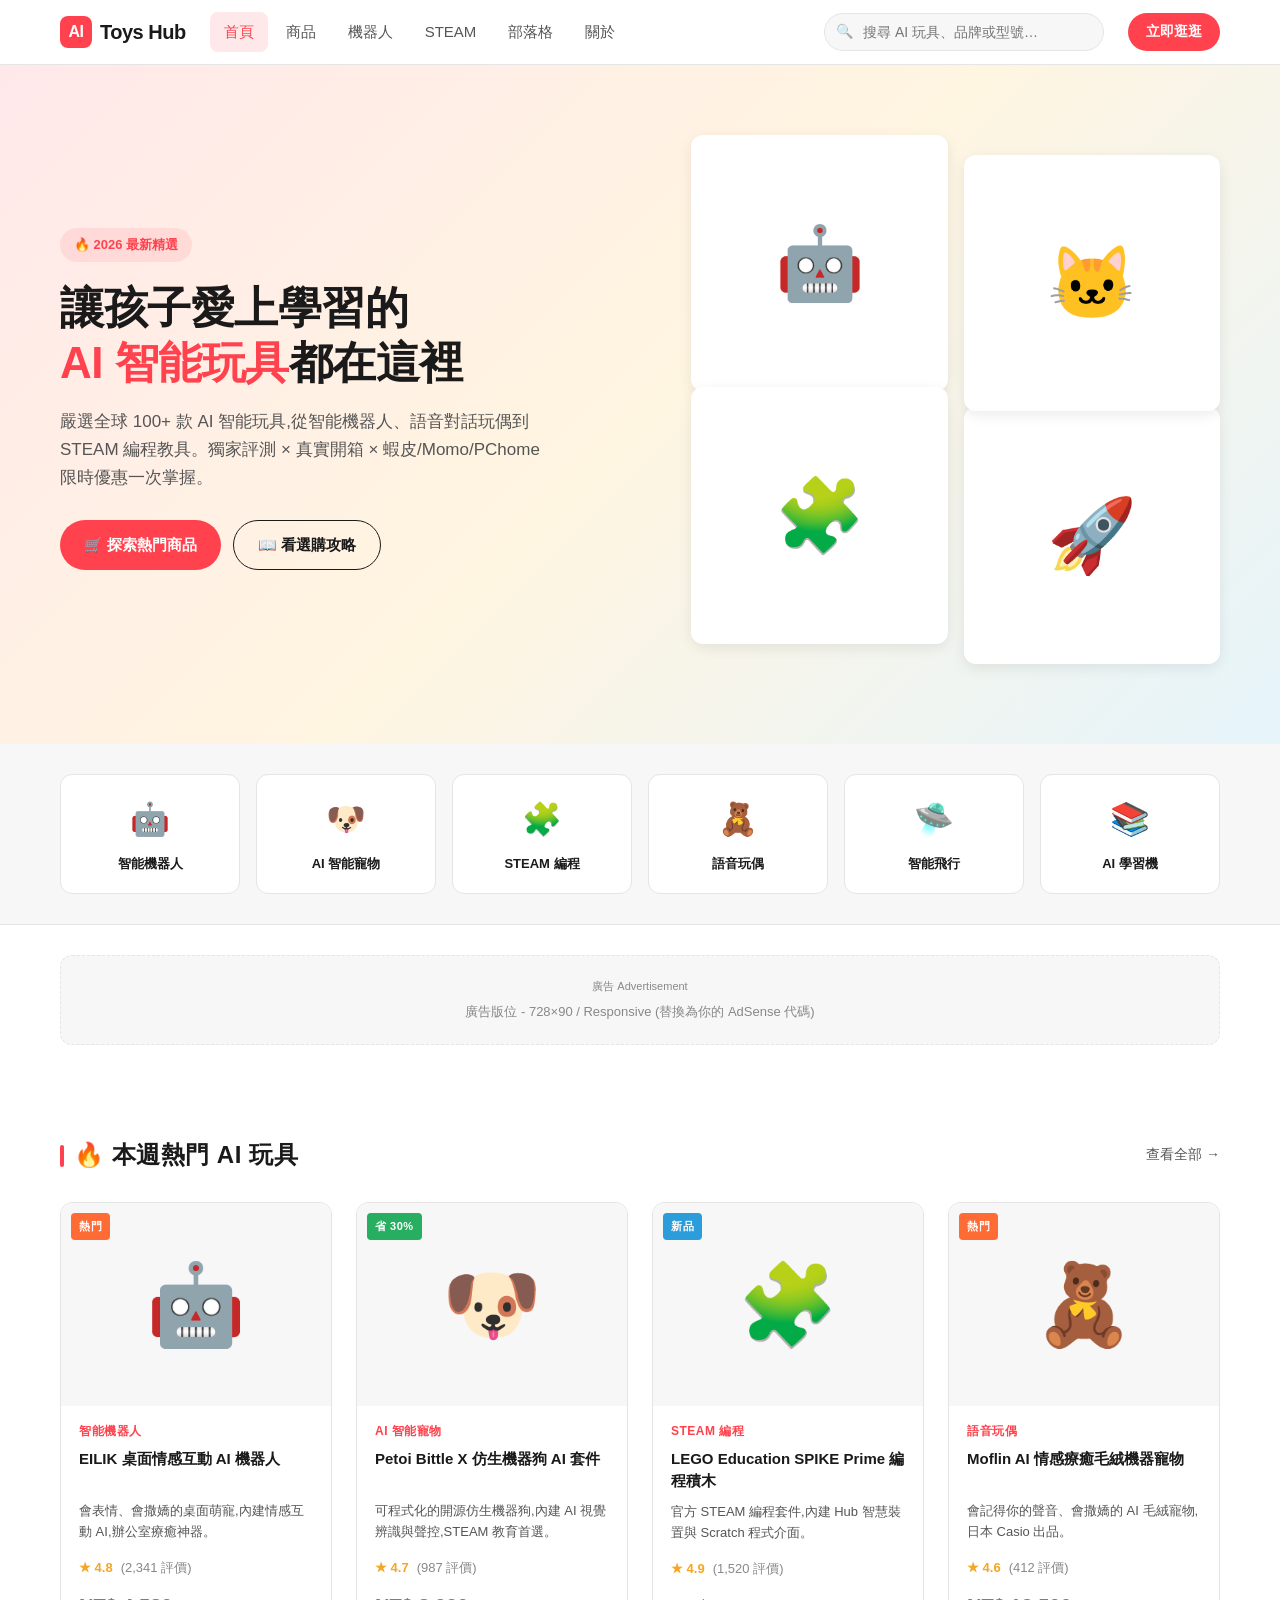
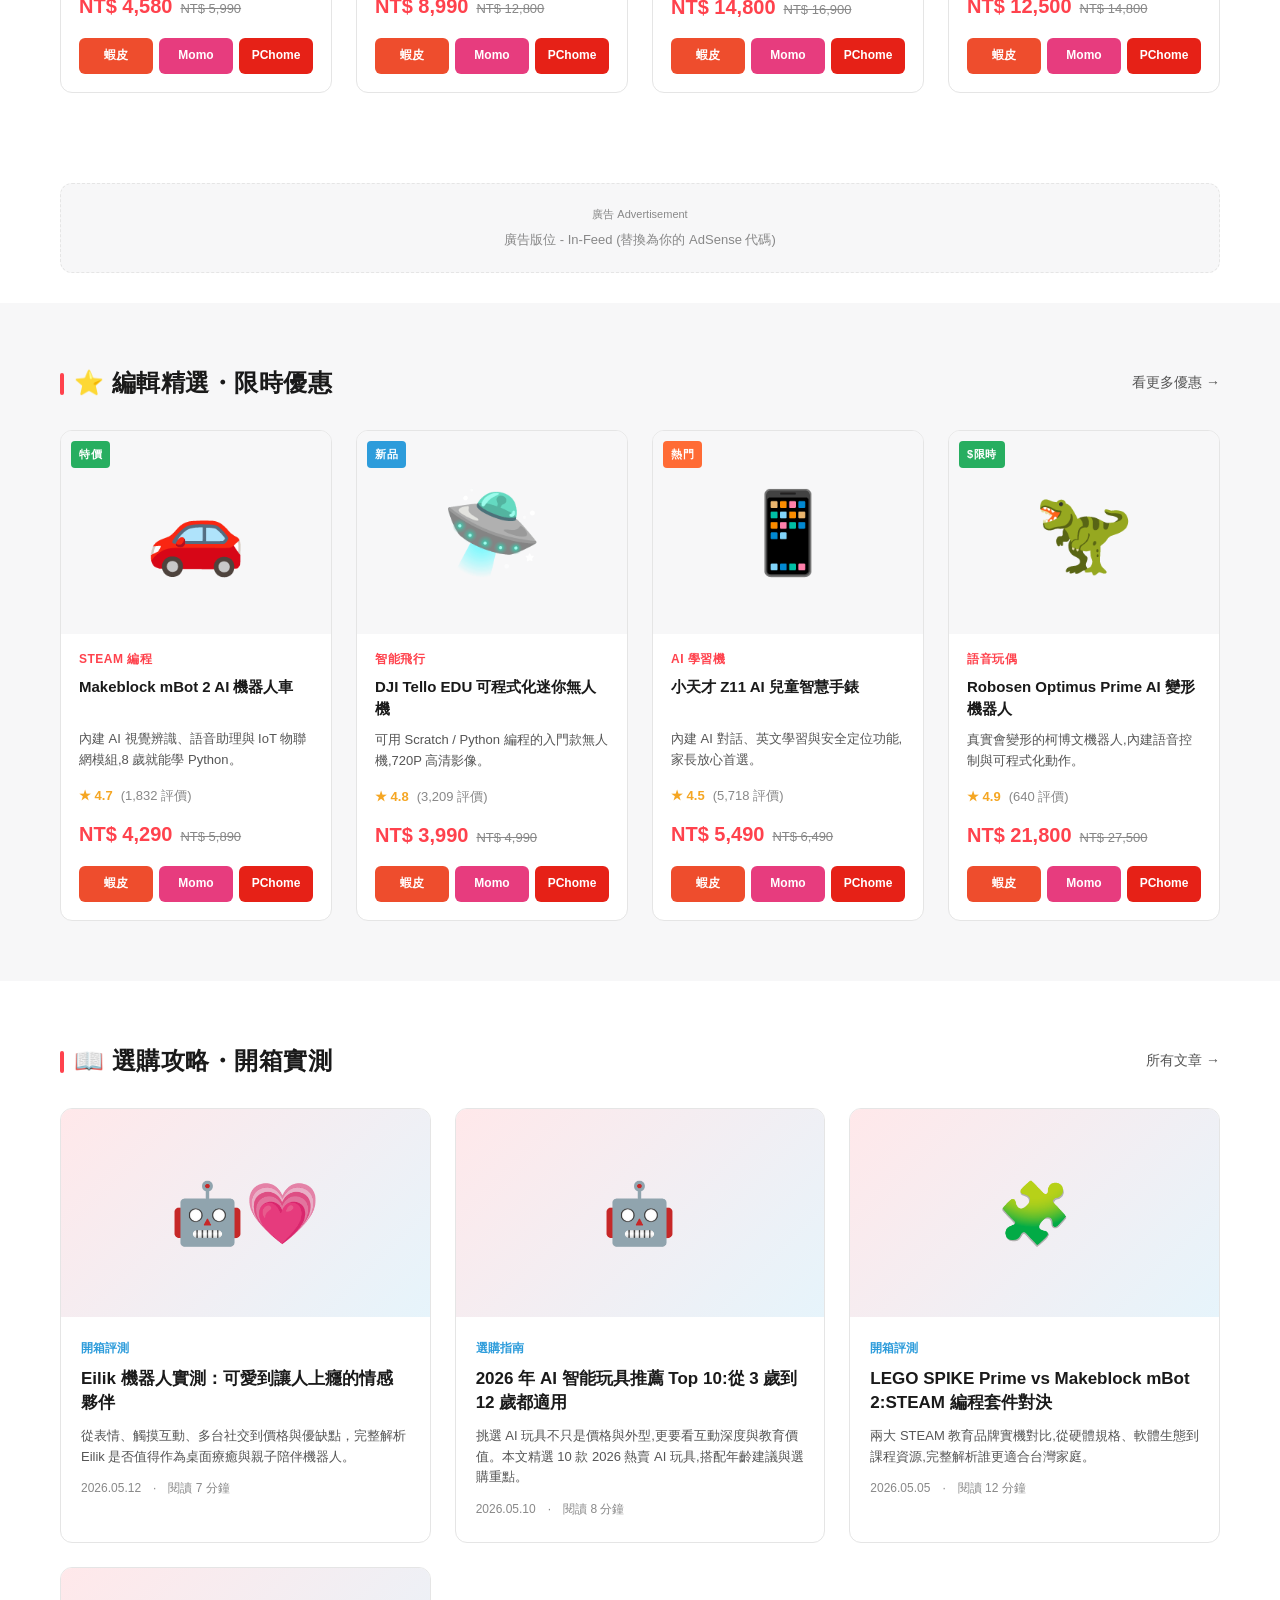
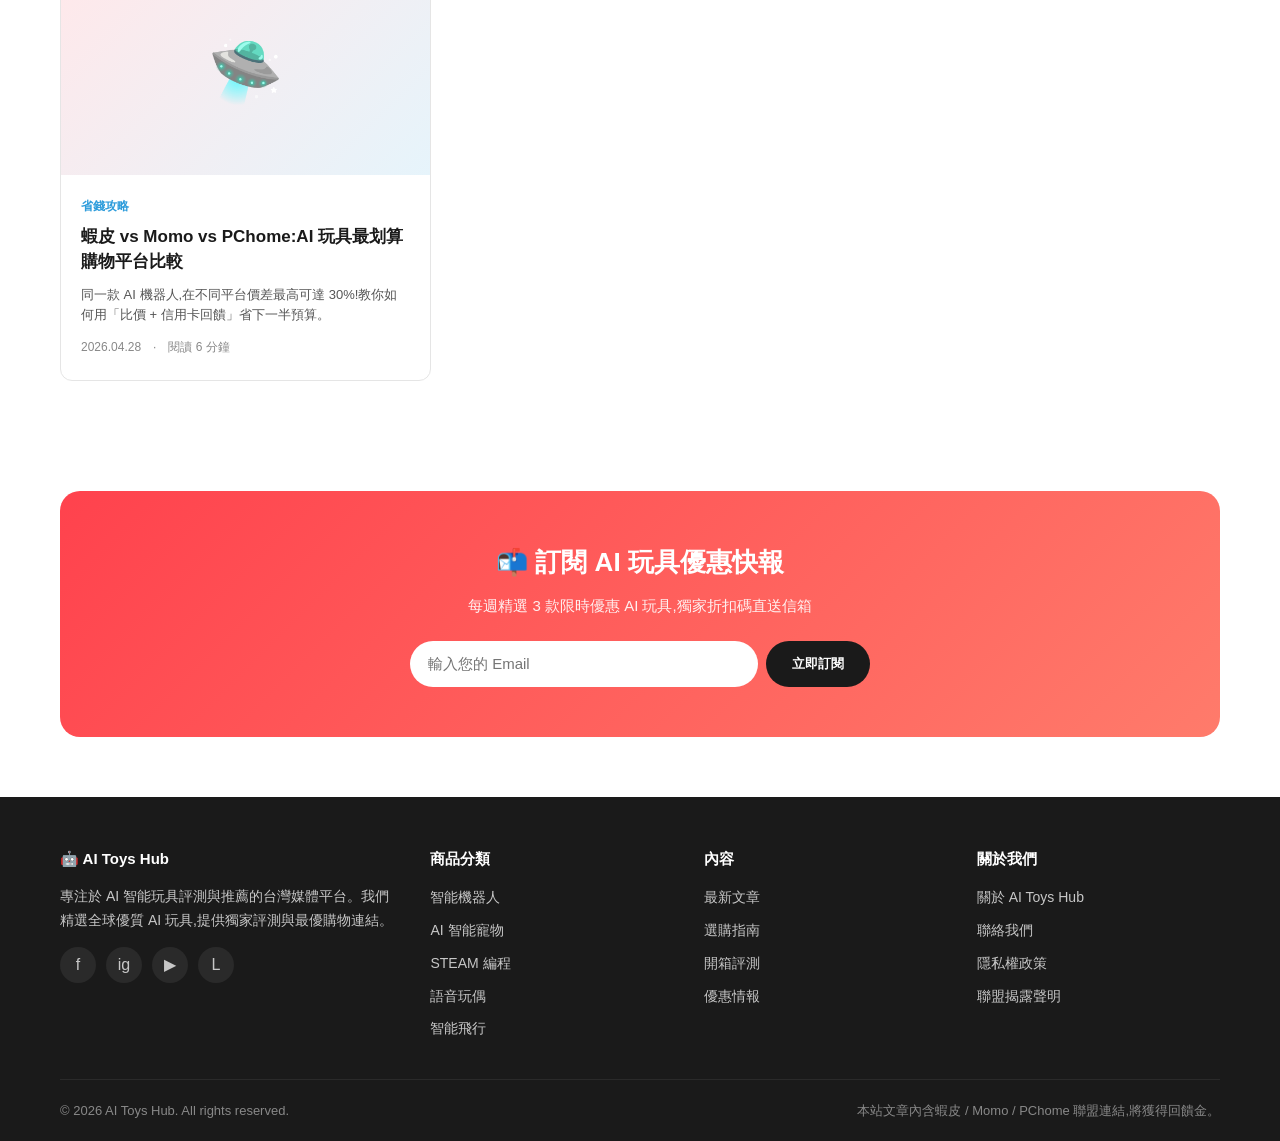
==== commit 2710edad: "Add Eilik robot review article" ====
--- a/index.html
+++ b/index.html
@@ -397,6 +397,22 @@
     </div>
 
     <div class="blog-grid">
+
+      <article class="blog-card">
+        <a href="eilik-robot-review.html" class="blog-thumb">🤖💗</a>
+        <div class="blog-body">
+          <span class="blog-tag">開箱評測</span>
+          <h3 class="blog-title">
+            <a href="eilik-robot-review.html">Eilik 機器人實測：可愛到讓人上癮的情感夥伴</a>
+          </h3>
+          <p class="blog-excerpt">從表情、觸摸互動、多台社交到價格與優缺點，完整解析 Eilik 是否值得作為桌面療癒與親子陪伴機器人。</p>
+          <div class="blog-meta">
+            <span>2026.05.12</span>
+            <span>·</span>
+            <span>閱讀 7 分鐘</span>
+          </div>
+        </div>
+      </article>
 
       <article class="blog-card">
         <a href="blog-post.html?id=1" class="blog-thumb">🤖</a>
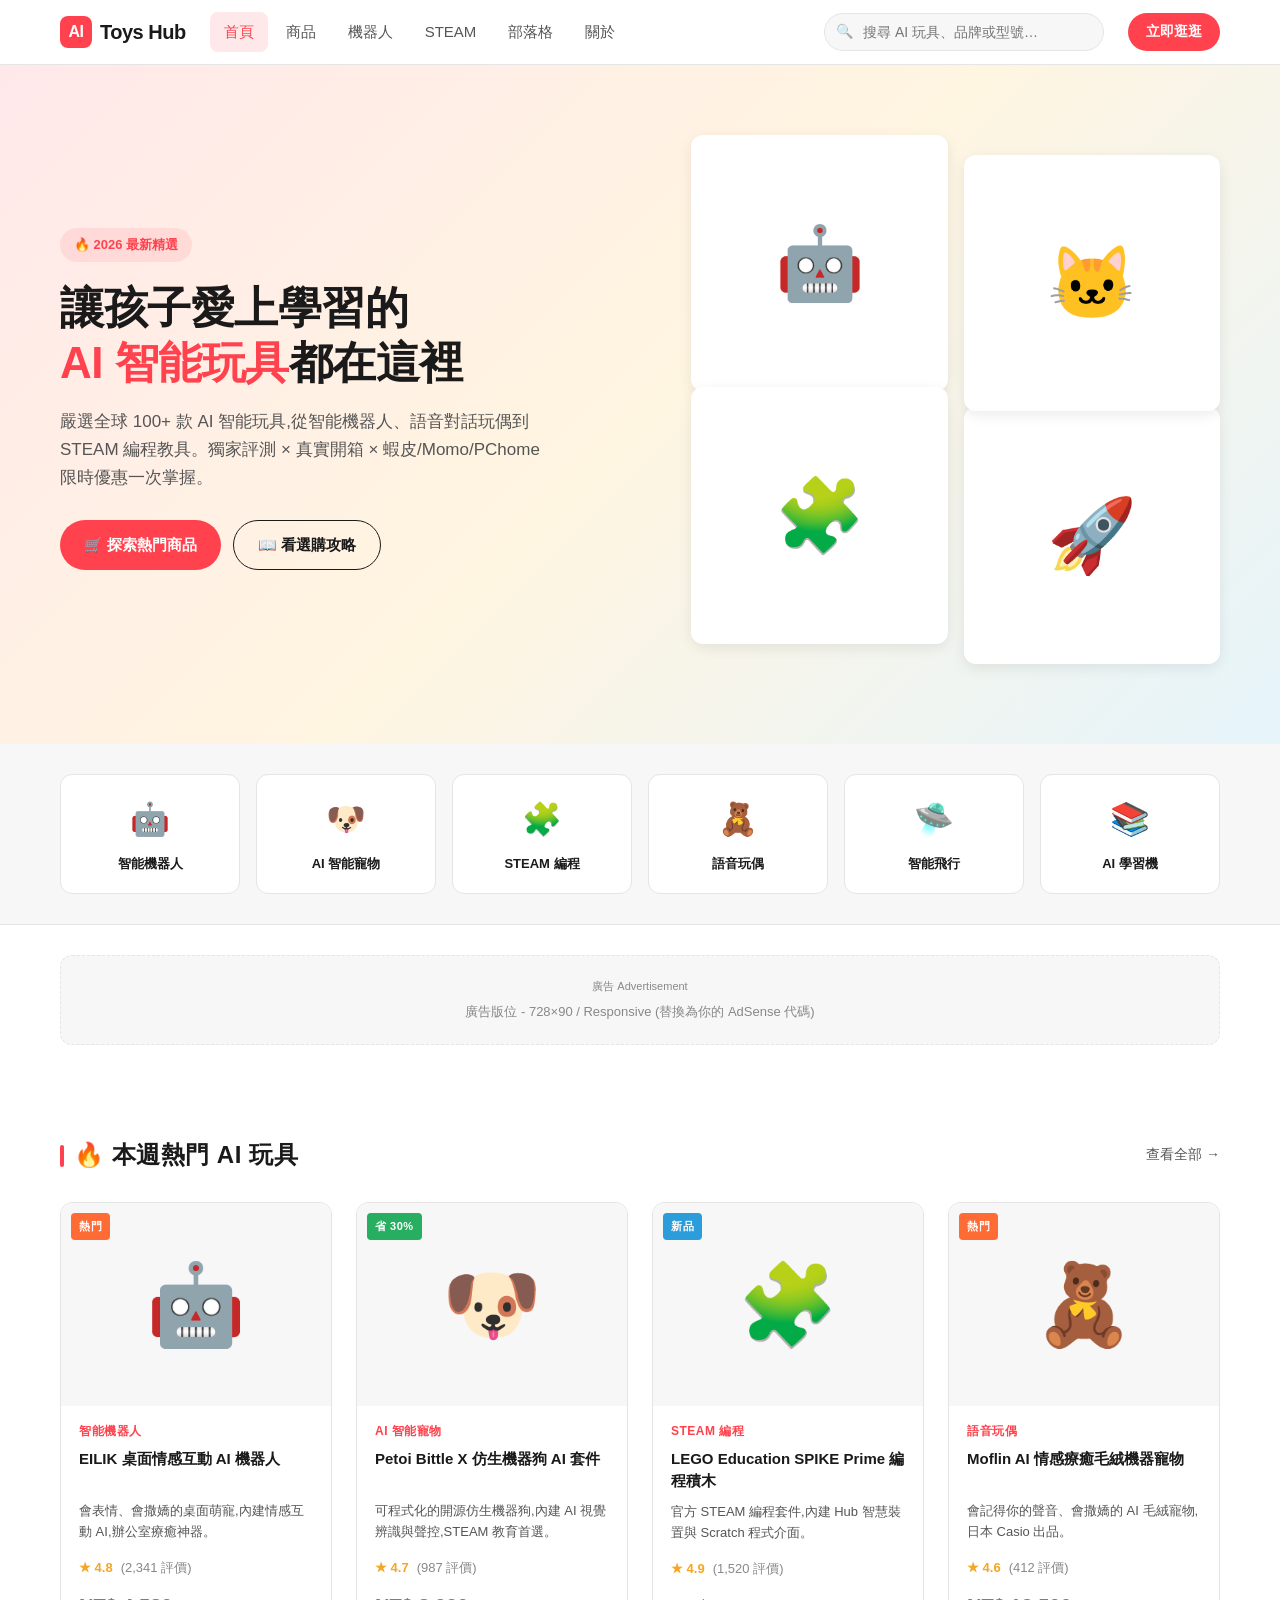
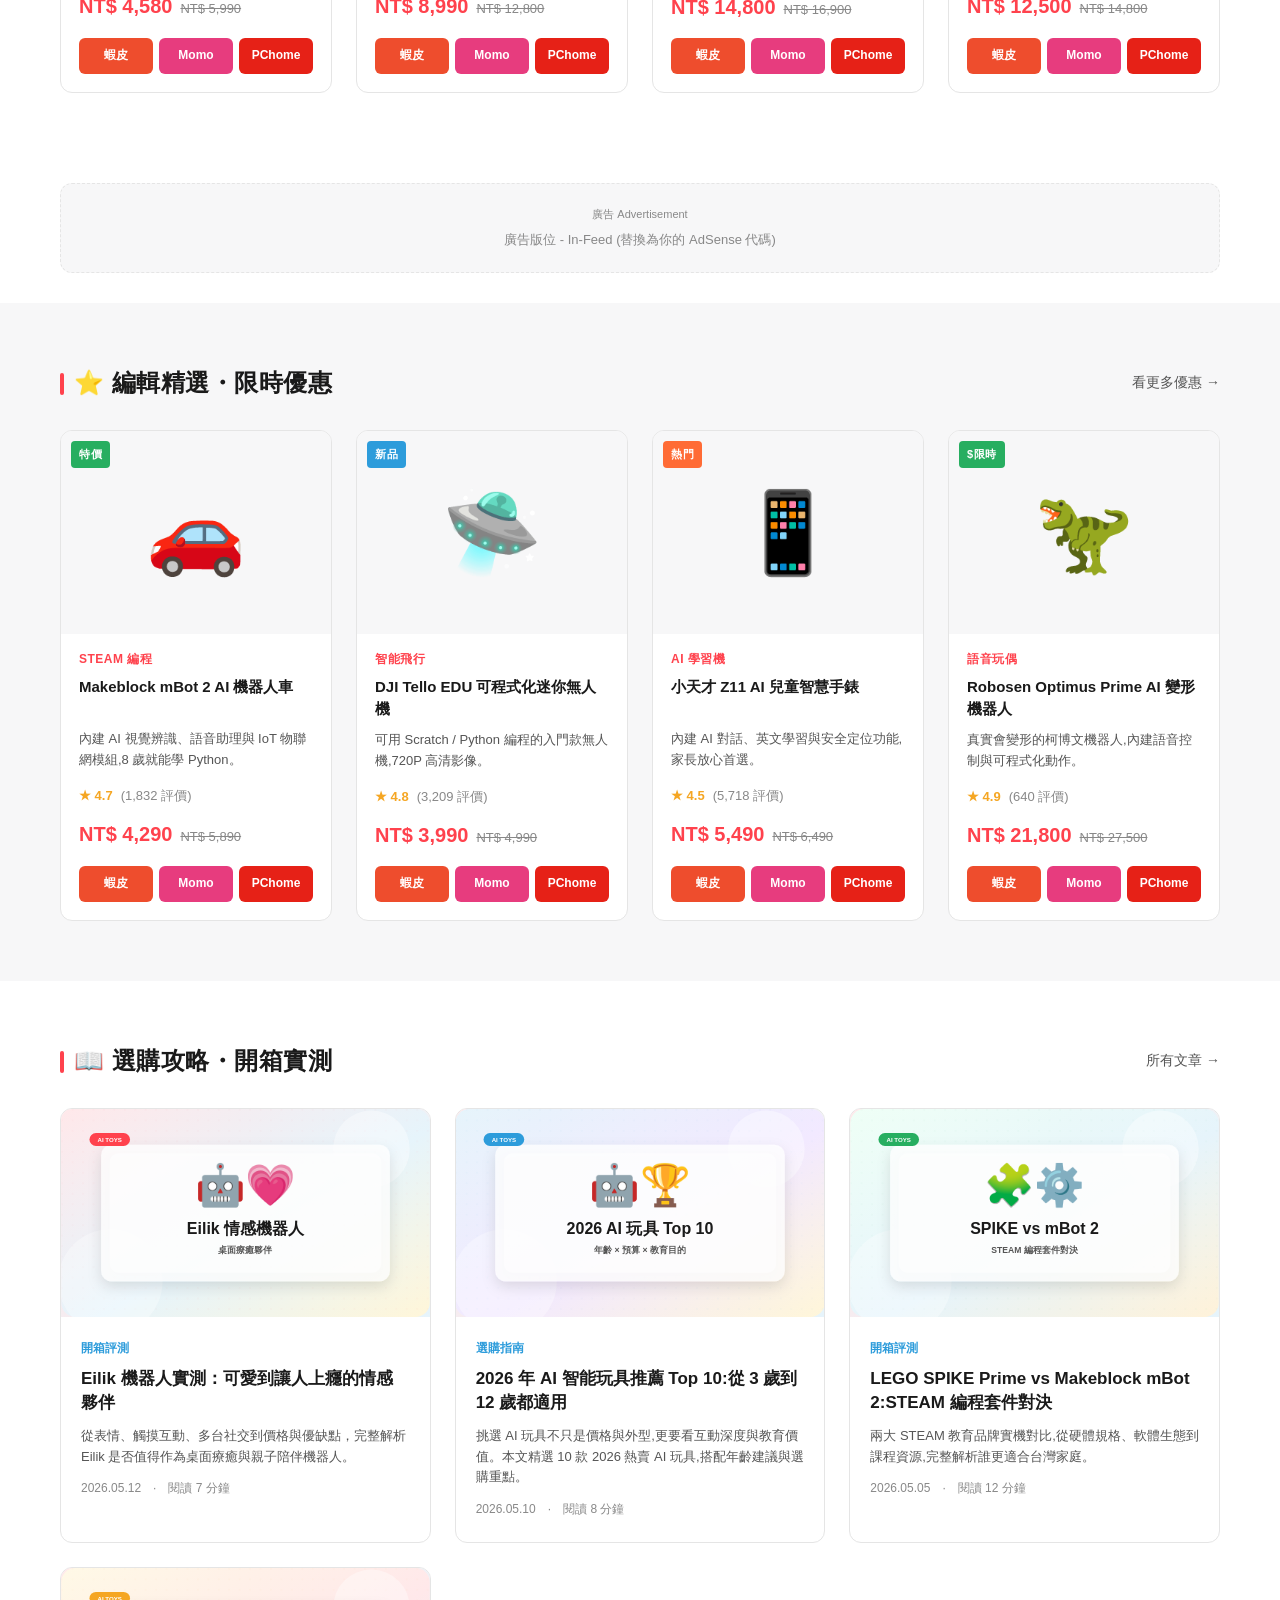
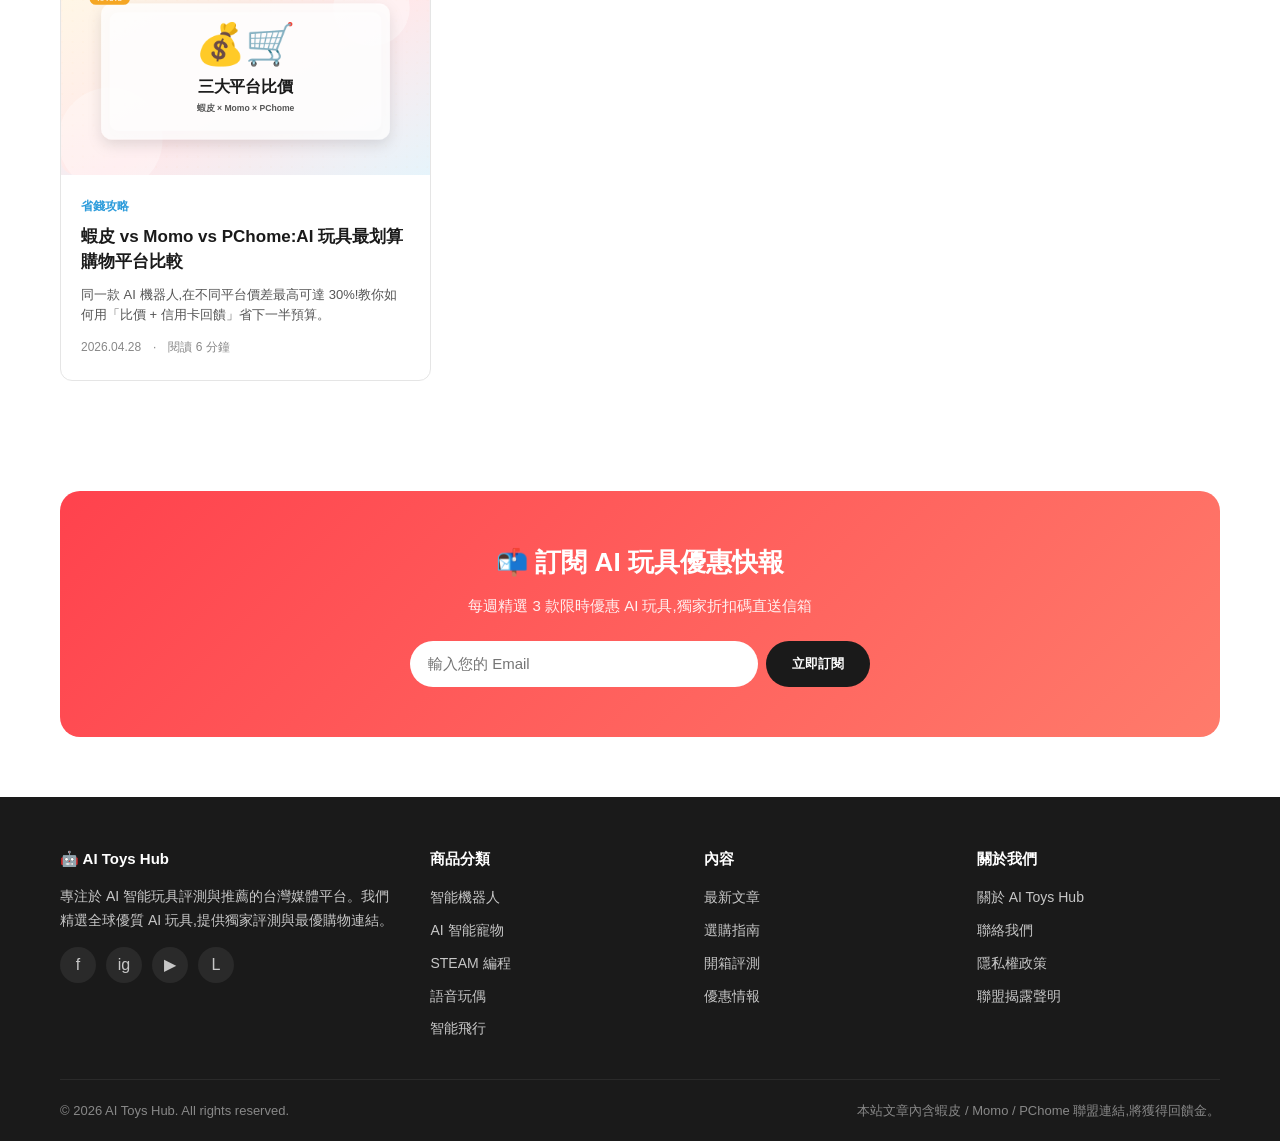
==== commit 6f058111: "Add images to blog articles" ====
--- a/index.html
+++ b/index.html
@@ -399,7 +399,7 @@
     <div class="blog-grid">
 
       <article class="blog-card">
-        <a href="eilik-robot-review.html" class="blog-thumb">🤖💗</a>
+        <a href="eilik-robot-review.html" class="blog-thumb"><img src="assets/images/blog/eilik-robot-review.svg" alt="Eilik 情感機器人文章圖像" loading="lazy"></a>
         <div class="blog-body">
           <span class="blog-tag">開箱評測</span>
           <h3 class="blog-title">
@@ -415,7 +415,7 @@
       </article>
 
       <article class="blog-card">
-        <a href="blog-post.html?id=1" class="blog-thumb">🤖</a>
+        <a href="blog-post.html?id=1" class="blog-thumb"><img src="assets/images/blog/ai-toys-top10.svg" alt="2026 AI 智能玩具推薦 Top 10 文章圖像" loading="lazy"></a>
         <div class="blog-body">
           <span class="blog-tag">選購指南</span>
           <h3 class="blog-title">
@@ -431,7 +431,7 @@
       </article>
 
       <article class="blog-card">
-        <a href="blog-post.html?id=2" class="blog-thumb">🧩</a>
+        <a href="blog-post.html?id=2" class="blog-thumb"><img src="assets/images/blog/spike-vs-mbot2.svg" alt="LEGO SPIKE Prime vs Makeblock mBot 2 文章圖像" loading="lazy"></a>
         <div class="blog-body">
           <span class="blog-tag">開箱評測</span>
           <h3 class="blog-title">
@@ -447,7 +447,7 @@
       </article>
 
       <article class="blog-card">
-        <a href="blog-post.html?id=3" class="blog-thumb">🛸</a>
+        <a href="blog-post.html?id=3" class="blog-thumb"><img src="assets/images/blog/shopping-platforms.svg" alt="AI 玩具購物平台比較文章圖像" loading="lazy"></a>
         <div class="blog-body">
           <span class="blog-tag">省錢攻略</span>
           <h3 class="blog-title">
--- a/assets/css/style.css
+++ b/assets/css/style.css
@@ -628,9 +628,25 @@
 .blog-thumb {
   aspect-ratio: 16/9;
   background: linear-gradient(135deg, #FFE8EA, #E6F4FB);
-  display: grid;
-  place-items: center;
+  display: block;
   font-size: 60px;
+  overflow: hidden;
+}
+
+.blog-thumb img,
+.post-hero-image img {
+  width: 100%;
+  height: 100%;
+  object-fit: cover;
+  display: block;
+}
+
+.post-hero-image {
+  aspect-ratio: 16/9;
+  border-radius: 16px;
+  overflow: hidden;
+  margin-bottom: 30px;
+  box-shadow: 0 16px 36px rgba(41,56,78,.08);
 }
 
 .blog-body {
